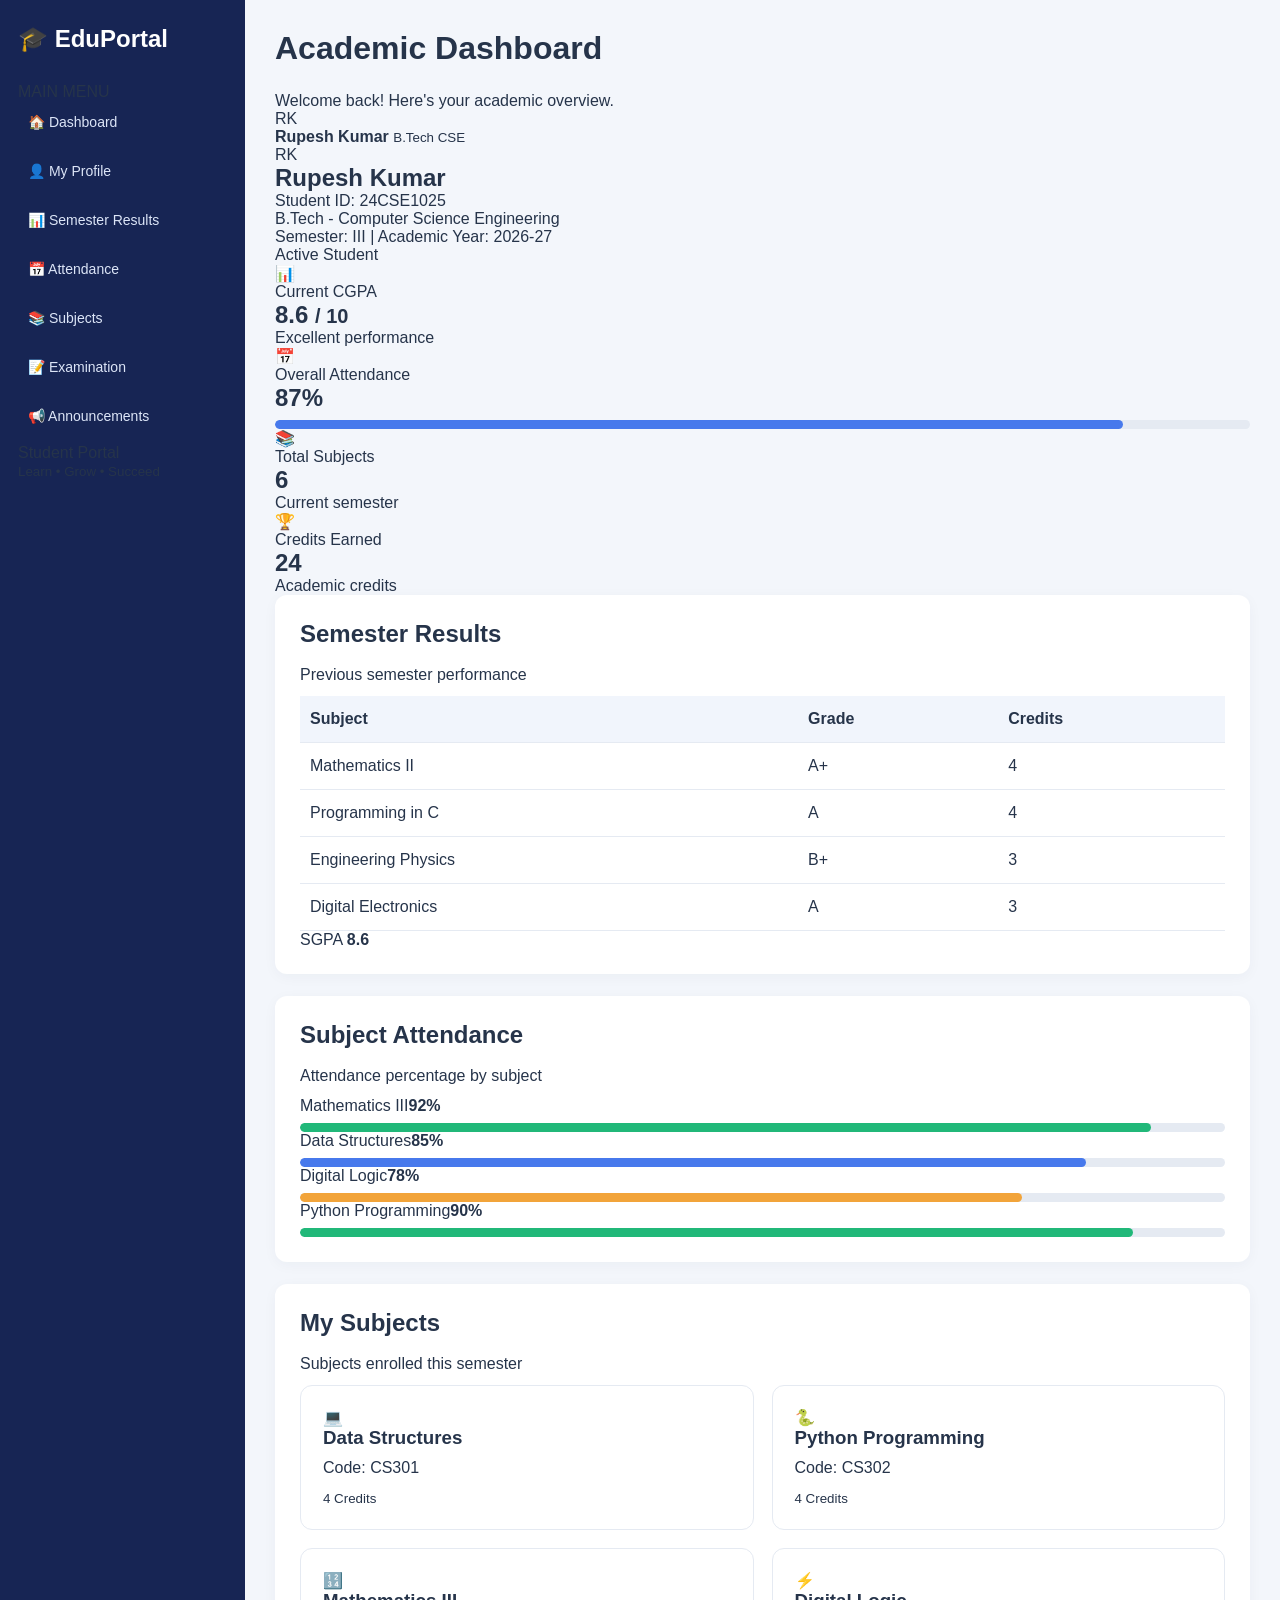
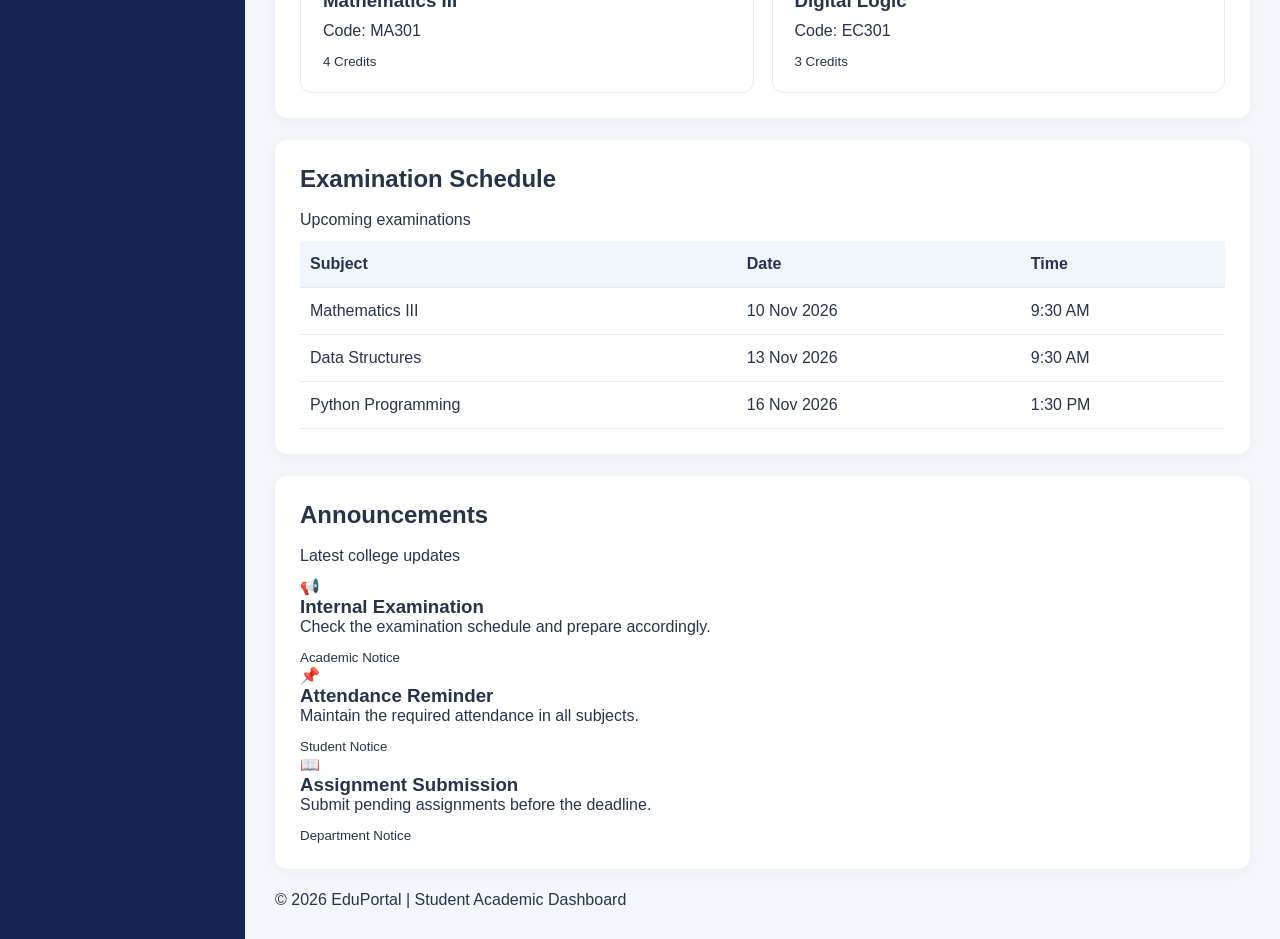
==== index.html @ 1e94639c "student dashboard" ====
<!DOCTYPE html>
<html lang="en">
<head>
    <meta charset="UTF-8">
    <meta name="viewport" content="width=device-width, initial-scale=1.0">
    <title>Student Academic Dashboard</title>
    <link rel="stylesheet" href="style.css">
</head>
<body>

<div class="dashboard">

    
    <aside class="sidebar">
        <h2>🎓 EduPortal</h2>
        <p class="menu-title">MAIN MENU</p>

        <a href="#overview" class="active">🏠 Dashboard</a>
        <a href="#profile">👤 My Profile</a>
        <a href="#results">📊 Semester Results</a>
        <a href="#attendance">📅 Attendance</a>
        <a href="#subjects">📚 Subjects</a>
        <a href="#exams">📝 Examination</a>
        <a href="#announcements">📢 Announcements</a>

        <div class="sidebar-bottom">
            <p>Student Portal</p>
            <small>Learn • Grow • Succeed</small>
        </div>
    </aside>

    
    <main class="main-content" id="overview">

        <header class="topbar">
            <div>
                <h1>Academic Dashboard</h1>
                <p>Welcome back! Here's your academic overview.</p>
            </div>
            <div class="student-mini">
                <span class="avatar">RK</span>
                <div>
                    <strong>Rupesh Kumar</strong>
                    <small>B.Tech CSE</small>
                </div>
            </div>
        </header>

        
        <section class="profile-card" id="profile">
            <div class="profile-avatar">RK</div>
            <div class="profile-info">
                <h2>Rupesh Kumar</h2>
                <p>Student ID: 24CSE1025</p>
                <p>B.Tech - Computer Science Engineering</p>
                <p>Semester: III | Academic Year: 2026-27</p>
            </div>
            <span class="status">Active Student</span>
        </section>

       
        <section class="stats-grid">
            <div class="stat-card">
                <span>📊</span>
                <p>Current CGPA</p>
                <h2>8.6 <small>/ 10</small></h2>
                <p class="green">Excellent performance</p>
            </div>

            <div class="stat-card">
                <span>📅</span>
                <p>Overall Attendance</p>
                <h2>87%</h2>
                <div class="progress">
                    <div class="bar blue" style="width:87%"></div>
                </div>
            </div>

            <div class="stat-card">
                <span>📚</span>
                <p>Total Subjects</p>
                <h2>6</h2>
                <p>Current semester</p>
            </div>

            <div class="stat-card">
                <span>🏆</span>
                <p>Credits Earned</p>
                <h2>24</h2>
                <p>Academic credits</p>
            </div>
        </section>

       
        <section class="content-grid">

            <div class="panel" id="results">
                <h2>Semester Results</h2>
                <p class="subtitle">Previous semester performance</p>

                <table>
                    <thead>
                        <tr>
                            <th>Subject</th>
                            <th>Grade</th>
                            <th>Credits</th>
                        </tr>
                    </thead>
                    <tbody>
                        <tr>
                            <td>Mathematics II</td>
                            <td><span class="grade">A+</span></td>
                            <td>4</td>
                        </tr>
                        <tr>
                            <td>Programming in C</td>
                            <td><span class="grade">A</span></td>
                            <td>4</td>
                        </tr>
                        <tr>
                            <td>Engineering Physics</td>
                            <td><span class="grade">B+</span></td>
                            <td>3</td>
                        </tr>
                        <tr>
                            <td>Digital Electronics</td>
                            <td><span class="grade">A</span></td>
                            <td>3</td>
                        </tr>
                    </tbody>
                </table>
                <div class="result-footer">
                    SGPA <strong>8.6</strong>
                </div>
            </div>

            <div class="panel" id="attendance">
                <h2>Subject Attendance</h2>
                <p class="subtitle">Attendance percentage by subject</p>

                <div class="attendance-item">
                    <div class="progress-label">
                        <span>Mathematics III</span><strong>92%</strong>
                    </div>
                    <div class="progress">
                        <div class="bar green-bar" style="width:92%"></div>
                    </div>
                </div>

                <div class="attendance-item">
                    <div class="progress-label">
                        <span>Data Structures</span><strong>85%</strong>
                    </div>
                    <div class="progress">
                        <div class="bar blue" style="width:85%"></div>
                    </div>
                </div>

                <div class="attendance-item">
                    <div class="progress-label">
                        <span>Digital Logic</span><strong>78%</strong>
                    </div>
                    <div class="progress">
                        <div class="bar orange" style="width:78%"></div>
                    </div>
                </div>

                <div class="attendance-item">
                    <div class="progress-label">
                        <span>Python Programming</span><strong>90%</strong>
                    </div>
                    <div class="progress">
                        <div class="bar green-bar" style="width:90%"></div>
                    </div>
                </div>
            </div>

        </section>

        
        
        <section class="panel subjects-panel" id="subjects">
            <h2>My Subjects</h2>
            <p class="subtitle">Subjects enrolled this semester</p>

            <div class="subjects-grid">
                <div class="subject-card">
                    <span class="subject-icon">💻</span>
                    <h3>Data Structures</h3>
                    <p>Code: CS301</p>
                    <small>4 Credits</small>
                </div>
                <div class="subject-card">
                    <span class="subject-icon">🐍</span>
                    <h3>Python Programming</h3>
                    <p>Code: CS302</p>
                    <small>4 Credits</small>
                </div>
                <div class="subject-card">
                    <span class="subject-icon">🔢</span>
                    <h3>Mathematics III</h3>
                    <p>Code: MA301</p>
                    <small>4 Credits</small>
                </div>
                <div class="subject-card">
                    <span class="subject-icon">⚡</span>
                    <h3>Digital Logic</h3>
                    <p>Code: EC301</p>
                    <small>3 Credits</small>
                </div>
            </div>
        </section>

       
        <section class="content-grid bottom-grid">

            <div class="panel" id="exams">
                <h2>Examination Schedule</h2>
                <p class="subtitle">Upcoming examinations</p>

                <table>
                    <thead>
                        <tr>
                            <th>Subject</th>
                            <th>Date</th>
                            <th>Time</th>
                        </tr>
                    </thead>
                    <tbody>
                        <tr>
                            <td>Mathematics III</td>
                            <td>10 Nov 2026</td>
                            <td>9:30 AM</td>
                        </tr>
                        <tr>
                            <td>Data Structures</td>
                            <td>13 Nov 2026</td>
                            <td>9:30 AM</td>
                        </tr>
                        <tr>
                            <td>Python Programming</td>
                            <td>16 Nov 2026</td>
                            <td>1:30 PM</td>
                        </tr>
                    </tbody>
                </table>
            </div>

            <div class="panel" id="announcements">
                <h2>Announcements</h2>
                <p class="subtitle">Latest college updates</p>

                <div class="announcement">
                    <span class="notice-icon">📢</span>
                    <div>
                        <h3>Internal Examination</h3>
                        <p>Check the examination schedule and prepare accordingly.</p>
                        <small>Academic Notice</small>
                    </div>
                </div>

                <div class="announcement">
                    <span class="notice-icon">📌</span>
                    <div>
                        <h3>Attendance Reminder</h3>
                        <p>Maintain the required attendance in all subjects.</p>
                        <small>Student Notice</small>
                    </div>
                </div>

                <div class="announcement">
                    <span class="notice-icon">📖</span>
                    <div>
                        <h3>Assignment Submission</h3>
                        <p>Submit pending assignments before the deadline.</p>
                        <small>Department Notice</small>
                    </div>
                </div>
            </div>

        </section>

        <footer>
            <p>© 2026 EduPortal | Student Academic Dashboard</p>
        </footer>

    </main>
</div>

</body>
</html>
---- style.css ----
* {
    margin: 0;
    padding: 0;
    box-sizing: border-box;
}

body {
    font-family: Arial, sans-serif;
    background: #f3f6fb;
    color: #26344a;
}

.dashboard {
    display: flex;
    min-height: 100vh;
}

.sidebar {
    width: 245px;
    flex-shrink: 0;
    background: #172554;
    padding: 25px 18px;
}

.sidebar h2 {
    color: white;
    margin-bottom: 30px;
}

.sidebar a {
    display: block;
    text-decoration: none;
    color: #dce5f7;
    padding: 13px 10px;
    margin-bottom: 7px;
    border-radius: 7px;
    font-size: 14px;
}

.sidebar a:hover {
    background: #3158b7;
    color: white;
}

.main-content {
    flex: 1;
    min-width: 0;
    padding: 30px;
}

.main-content h1 {
    margin-bottom: 25px;
}

.panel {
    background: white;
    padding: 25px;
    margin-bottom: 22px;
    border-radius: 12px;
    box-shadow: 0 3px 14px #1c31510a;
}

.panel h2 {
    margin-bottom: 18px;
}

.panel p {
    margin-bottom: 12px;
}

table {
    width: 100%;
    border-collapse: collapse;
}

th, td {
    padding: 14px 10px;
    border-bottom: 1px solid #e5eaf2;
    text-align: left;
}

th {
    background: #f1f5fc;
}

.progress {
    height: 9px;
    background: #e5eaf2;
    border-radius: 10px;
    overflow: hidden;
    margin-top: 8px;
}

.bar {
    height: 100%;
    border-radius: 10px;
}

.blue {
    background: #4779ec;
}

.green-bar {
    background: #21b879;
}

.orange {
    background: #f2a43a;
}

.subjects-grid {
    display: grid;
    grid-template-columns: repeat(2, minmax(0, 1fr));
    gap: 18px;
}

.subject-card {
    background: white;
    padding: 22px;
    border-radius: 12px;
    border: 1px solid #e5eaf2;
}

.subject-card h3 {
    margin-bottom: 10px;
}

@media (max-width: 650px) {
    .dashboard {
        flex-direction: column;
    }

    .sidebar {
        width: 100%;
    }

    .sidebar a {
        display: inline-block;
        padding: 9px;
        font-size: 12px;
    }

    .main-content {
        padding: 16px;
    }

    .subjects-grid {
        grid-template-columns: 1fr;
    }

    table {
        font-size: 12px;
    }

    th, td {
        padding: 9px 5px;
    }
}
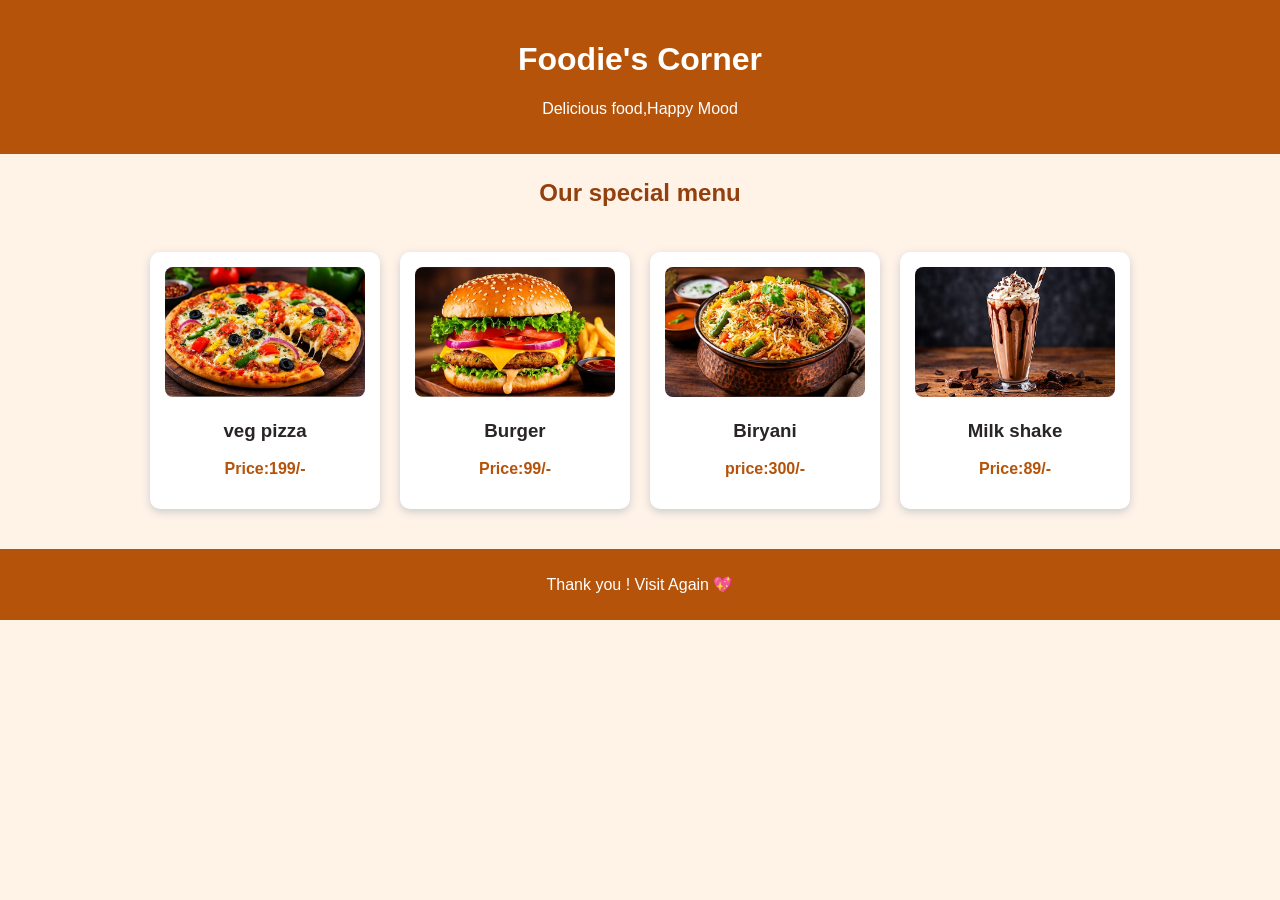
==== commit 89a17be3: "Add files via upload" ====
--- a/index.html
+++ b/index.html
@@ -1,292 +1,42 @@
-
 <!DOCTYPE html>
 <html lang="en">
-<head>
-    <meta charset="UTF-8">
-    <meta name="viewport" content="width=device-width, initial-scale=1.0">
-    <title>Student Academic Dashboard</title>
-    <link rel="stylesheet" href="style.css">
-</head>
-<body>
+    <head>
+        <title>Food menu</title>
+        <meta charset="UTF-8">
+        <link rel="stylesheet" href="style.css">
+    </head>
+    <body>
+        <header>
+            <h1>Foodie's Corner</h1>
+            <p>Delicious food,Happy Mood</p>
+        </header>
+        <h2>Our special menu</h2>
+        <div class="menu">
+            <div class="food">
+        <img src="pizza.jpg.jpeg" alt="pizza">
+        <h3>veg pizza</h3>
+        <p>Price:199/-</p>
+        </div>
+        <div class="food">
+        <img src="burger.jpg.jpeg" alt="burger">
+        <h3>Burger</h3>
+        <p>Price:99/-</p>
+        </div>
 
-<div class="dashboard">
+        <div class="food">
+        <img src="biryani.jpg.jpeg" alt="biryani">
+        <h3>Biryani</h3>
+        <p>price:300/-</p></div>
 
-    
-    <aside class="sidebar">
-        <h2>🎓 EduPortal</h2>
-        <p class="menu-title">MAIN MENU</p>
-
-        <a href="#overview" class="active">🏠 Dashboard</a>
-        <a href="#profile">👤 My Profile</a>
-        <a href="#results">📊 Semester Results</a>
-        <a href="#attendance">📅 Attendance</a>
-        <a href="#subjects">📚 Subjects</a>
-        <a href="#exams">📝 Examination</a>
-        <a href="#announcements">📢 Announcements</a>
-
-        <div class="sidebar-bottom">
-            <p>Student Portal</p>
-            <small>Learn • Grow • Succeed</small>
-        </div>
-    </aside>
-
-    
-    <main class="main-content" id="overview">
-
-        <header class="topbar">
-            <div>
-                <h1>Academic Dashboard</h1>
-                <p>Welcome back! Here's your academic overview.</p>
-            </div>
-            <div class="student-mini">
-                <span class="avatar">RK</span>
-                <div>
-                    <strong>Rupesh Kumar</strong>
-                    <small>B.Tech CSE</small>
-                </div>
-            </div>
-        </header>
-
-        
-        <section class="profile-card" id="profile">
-            <div class="profile-avatar">RK</div>
-            <div class="profile-info">
-                <h2>Rupesh Kumar</h2>
-                <p>Student ID: 24CSE1025</p>
-                <p>B.Tech - Computer Science Engineering</p>
-                <p>Semester: III | Academic Year: 2026-27</p>
-            </div>
-            <span class="status">Active Student</span>
-        </section>
-
-       
-        <section class="stats-grid">
-            <div class="stat-card">
-                <span>📊</span>
-                <p>Current CGPA</p>
-                <h2>8.6 <small>/ 10</small></h2>
-                <p class="green">Excellent performance</p>
+        <div class="food">
+        <img src="milkshake.jpg.jpeg" alt="milk shake">
+        <h3>Milk shake</h3>
+        <p>Price:89/-</p>
             </div>
 
-            <div class="stat-card">
-                <span>📅</span>
-                <p>Overall Attendance</p>
-                <h2>87%</h2>
-                <div class="progress">
-                    <div class="bar blue" style="width:87%"></div>
-                </div>
             </div>
-
-            <div class="stat-card">
-                <span>📚</span>
-                <p>Total Subjects</p>
-                <h2>6</h2>
-                <p>Current semester</p>
-            </div>
-
-            <div class="stat-card">
-                <span>🏆</span>
-                <p>Credits Earned</p>
-                <h2>24</h2>
-                <p>Academic credits</p>
-            </div>
-        </section>
-
-       
-        <section class="content-grid">
-
-            <div class="panel" id="results">
-                <h2>Semester Results</h2>
-                <p class="subtitle">Previous semester performance</p>
-
-                <table>
-                    <thead>
-                        <tr>
-                            <th>Subject</th>
-                            <th>Grade</th>
-                            <th>Credits</th>
-                        </tr>
-                    </thead>
-                    <tbody>
-                        <tr>
-                            <td>Mathematics II</td>
-                            <td><span class="grade">A+</span></td>
-                            <td>4</td>
-                        </tr>
-                        <tr>
-                            <td>Programming in C</td>
-                            <td><span class="grade">A</span></td>
-                            <td>4</td>
-                        </tr>
-                        <tr>
-                            <td>Engineering Physics</td>
-                            <td><span class="grade">B+</span></td>
-                            <td>3</td>
-                        </tr>
-                        <tr>
-                            <td>Digital Electronics</td>
-                            <td><span class="grade">A</span></td>
-                            <td>3</td>
-                        </tr>
-                    </tbody>
-                </table>
-                <div class="result-footer">
-                    SGPA <strong>8.6</strong>
-                </div>
-            </div>
-
-            <div class="panel" id="attendance">
-                <h2>Subject Attendance</h2>
-                <p class="subtitle">Attendance percentage by subject</p>
-
-                <div class="attendance-item">
-                    <div class="progress-label">
-                        <span>Mathematics III</span><strong>92%</strong>
-                    </div>
-                    <div class="progress">
-                        <div class="bar green-bar" style="width:92%"></div>
-                    </div>
-                </div>
-
-                <div class="attendance-item">
-                    <div class="progress-label">
-                        <span>Data Structures</span><strong>85%</strong>
-                    </div>
-                    <div class="progress">
-                        <div class="bar blue" style="width:85%"></div>
-                    </div>
-                </div>
-
-                <div class="attendance-item">
-                    <div class="progress-label">
-                        <span>Digital Logic</span><strong>78%</strong>
-                    </div>
-                    <div class="progress">
-                        <div class="bar orange" style="width:78%"></div>
-                    </div>
-                </div>
-
-                <div class="attendance-item">
-                    <div class="progress-label">
-                        <span>Python Programming</span><strong>90%</strong>
-                    </div>
-                    <div class="progress">
-                        <div class="bar green-bar" style="width:90%"></div>
-                    </div>
-                </div>
-            </div>
-
-        </section>
-
-        
-        
-        <section class="panel subjects-panel" id="subjects">
-            <h2>My Subjects</h2>
-            <p class="subtitle">Subjects enrolled this semester</p>
-
-            <div class="subjects-grid">
-                <div class="subject-card">
-                    <span class="subject-icon">💻</span>
-                    <h3>Data Structures</h3>
-                    <p>Code: CS301</p>
-                    <small>4 Credits</small>
-                </div>
-                <div class="subject-card">
-                    <span class="subject-icon">🐍</span>
-                    <h3>Python Programming</h3>
-                    <p>Code: CS302</p>
-                    <small>4 Credits</small>
-                </div>
-                <div class="subject-card">
-                    <span class="subject-icon">🔢</span>
-                    <h3>Mathematics III</h3>
-                    <p>Code: MA301</p>
-                    <small>4 Credits</small>
-                </div>
-                <div class="subject-card">
-                    <span class="subject-icon">⚡</span>
-                    <h3>Digital Logic</h3>
-                    <p>Code: EC301</p>
-                    <small>3 Credits</small>
-                </div>
-            </div>
-        </section>
-
-       
-        <section class="content-grid bottom-grid">
-
-            <div class="panel" id="exams">
-                <h2>Examination Schedule</h2>
-                <p class="subtitle">Upcoming examinations</p>
-
-                <table>
-                    <thead>
-                        <tr>
-                            <th>Subject</th>
-                            <th>Date</th>
-                            <th>Time</th>
-                        </tr>
-                    </thead>
-                    <tbody>
-                        <tr>
-                            <td>Mathematics III</td>
-                            <td>10 Nov 2026</td>
-                            <td>9:30 AM</td>
-                        </tr>
-                        <tr>
-                            <td>Data Structures</td>
-                            <td>13 Nov 2026</td>
-                            <td>9:30 AM</td>
-                        </tr>
-                        <tr>
-                            <td>Python Programming</td>
-                            <td>16 Nov 2026</td>
-                            <td>1:30 PM</td>
-                        </tr>
-                    </tbody>
-                </table>
-            </div>
-
-            <div class="panel" id="announcements">
-                <h2>Announcements</h2>
-                <p class="subtitle">Latest college updates</p>
-
-                <div class="announcement">
-                    <span class="notice-icon">📢</span>
-                    <div>
-                        <h3>Internal Examination</h3>
-                        <p>Check the examination schedule and prepare accordingly.</p>
-                        <small>Academic Notice</small>
-                    </div>
-                </div>
-
-                <div class="announcement">
-                    <span class="notice-icon">📌</span>
-                    <div>
-                        <h3>Attendance Reminder</h3>
-                        <p>Maintain the required attendance in all subjects.</p>
-                        <small>Student Notice</small>
-                    </div>
-                </div>
-
-                <div class="announcement">
-                    <span class="notice-icon">📖</span>
-                    <div>
-                        <h3>Assignment Submission</h3>
-                        <p>Submit pending assignments before the deadline.</p>
-                        <small>Department Notice</small>
-                    </div>
-                </div>
-            </div>
-
-        </section>
-
         <footer>
-            <p>© 2026 EduPortal | Student Academic Dashboard</p>
+            <p>Thank you ! Visit Again 💖</p>
         </footer>
-
-    </main>
-</div>
-
-</body>
-</html>
+    </body>
+</html>
--- a/style.css
+++ b/style.css
@@ -1,159 +1,54 @@
+body{
+    margin: 0;
+    font-family: Arial, Helvetica, sans-serif;
+    background-color: #fff3e8;
+    text-align: center;
+}
+header{
+    background-color: #b45309;
+    color: white;
+    padding: 20px;
+}
+h2{
+    color: #92400e;
+    margin: 25px;
+}
+.menu{
+    display: flex;
+    justify-content: center;
+    flex-wrap: wrap;
+    gap: 20px;
+    padding: 20px;
+}
+.food{
+    background-color: white;
+    width: 200px;
+    padding: 15px;
+    border-radius: 10px;
+    box-shadow: 0 3px 8px #ccc;
+}
+.food img {
+    width: 100%;
+    height: 130px;
+    object-fit: cover;
+    border-radius: 8px;
 
-* {
-    margin: 0;
-    padding: 0;
-    box-sizing: border-box;
 }
 
-body {
-    font-family: Arial, sans-serif;
-    background: #f3f6fb;
-    color: #26344a;
+.food h3 {
+    color: #292524;
+
 }
-
-.dashboard {
-    display: flex;
-    min-height: 100vh;
+.food p {
+    color: #b45309;
+    font-weight:bold ;
 }
-
-.sidebar {
-    width: 245px;
-    flex-shrink: 0;
-    background: #172554;
-    padding: 25px 18px;
+.food:hover{
+    transform: scale(1.05);
 }
-
-.sidebar h2 {
+footer{
+    background-color: #b45309;
     color: white;
-    margin-bottom: 30px;
-}
-
-.sidebar a {
-    display: block;
-    text-decoration: none;
-    color: #dce5f7;
-    padding: 13px 10px;
-    margin-bottom: 7px;
-    border-radius: 7px;
-    font-size: 14px;
-}
-
-.sidebar a:hover {
-    background: #3158b7;
-    color: white;
-}
-
-.main-content {
-    flex: 1;
-    min-width: 0;
-    padding: 30px;
-}
-
-.main-content h1 {
-    margin-bottom: 25px;
-}
-
-.panel {
-    background: white;
-    padding: 25px;
-    margin-bottom: 22px;
-    border-radius: 12px;
-    box-shadow: 0 3px 14px #1c31510a;
-}
-
-.panel h2 {
-    margin-bottom: 18px;
-}
-
-.panel p {
-    margin-bottom: 12px;
-}
-
-table {
-    width: 100%;
-    border-collapse: collapse;
-}
-
-th, td {
-    padding: 14px 10px;
-    border-bottom: 1px solid #e5eaf2;
-    text-align: left;
-}
-
-th {
-    background: #f1f5fc;
-}
-
-.progress {
-    height: 9px;
-    background: #e5eaf2;
-    border-radius: 10px;
-    overflow: hidden;
-    margin-top: 8px;
-}
-
-.bar {
-    height: 100%;
-    border-radius: 10px;
-}
-
-.blue {
-    background: #4779ec;
-}
-
-.green-bar {
-    background: #21b879;
-}
-
-.orange {
-    background: #f2a43a;
-}
-
-.subjects-grid {
-    display: grid;
-    grid-template-columns: repeat(2, minmax(0, 1fr));
-    gap: 18px;
-}
-
-.subject-card {
-    background: white;
-    padding: 22px;
-    border-radius: 12px;
-    border: 1px solid #e5eaf2;
-}
-
-.subject-card h3 {
-    margin-bottom: 10px;
-}
-
-@media (max-width: 650px) {
-    .dashboard {
-        flex-direction: column;
-    }
-
-    .sidebar {
-        width: 100%;
-    }
-
-    .sidebar a {
-        display: inline-block;
-        padding: 9px;
-        font-size: 12px;
-    }
-
-    .main-content {
-        padding: 16px;
-    }
-
-    .subjects-grid {
-        grid-template-columns: 1fr;
-    }
-
-    table {
-        font-size: 12px;
-    }
-
-    th, td {
-        padding: 9px 5px;
-    }
-}
+    padding: 10px;
+    margin-top: 20px;
+}
